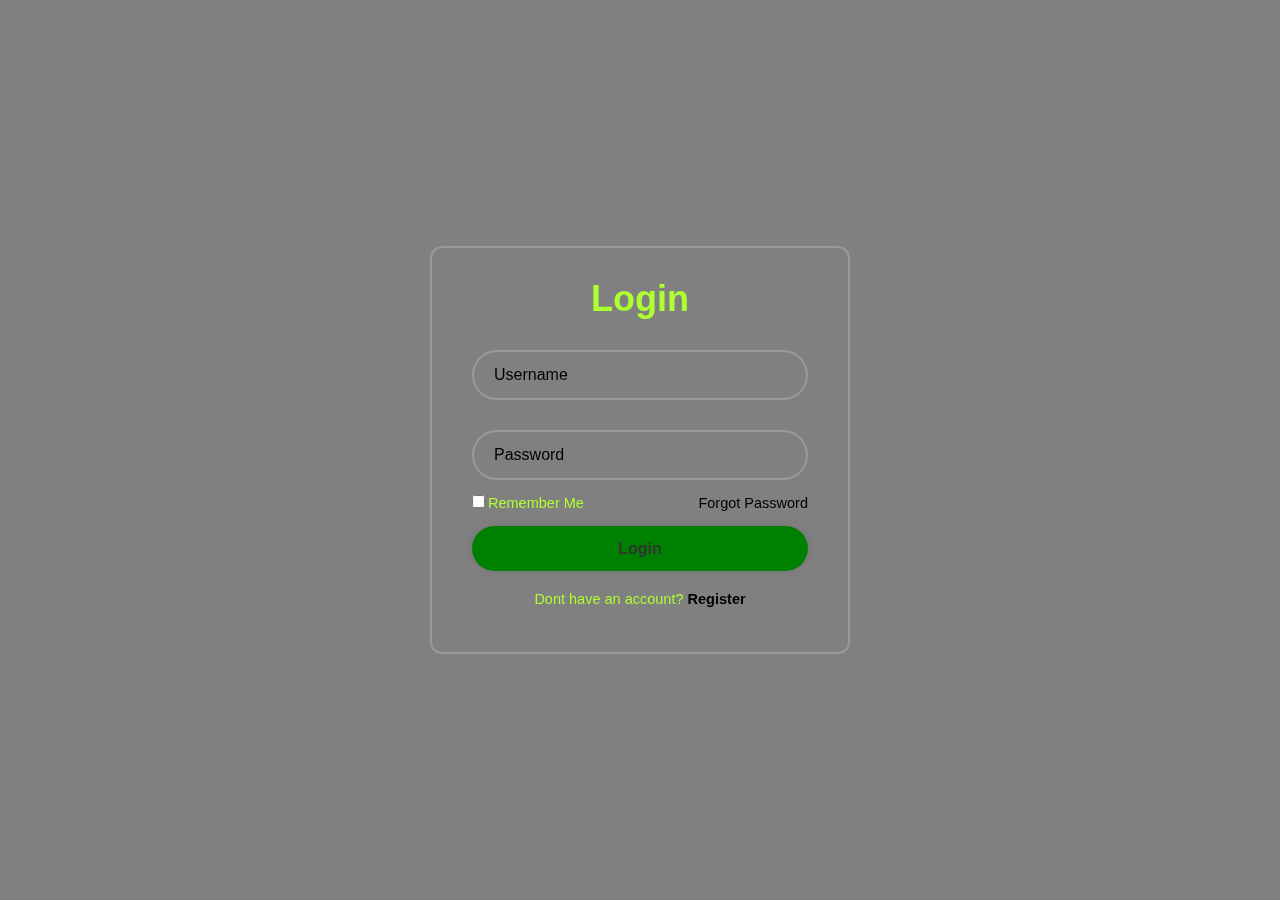
==== templates/Login_form.html @ 5ee76894 "Add files via upload" ====
<!DOCTYPE html>
<html lang="en">
<head>
  <meta charset="UTF-8">
  <meta name="viewport" content="width=device-width, initial-scale=1.0">
  <title>Login Form </title>
  <link rel="stylesheet" href="Style.css">
  
</head>
<body>
  <div class="wrapper">
    <form action="">
      <h1>Login</h1>
      <div class="input-box">
        <input type="text" placeholder="Username" required>
        <i class='bx bxs-user'></i>
      </div>
      <div class="input-box">
        <input type="password" placeholder="Password" required>
        <i class='bx bxs-lock-alt' ></i>
      </div>
      <div class="remember-forgot">
        <label><input type="checkbox">Remember Me</label>
        <a href="#">Forgot Password</a>
      </div>
      <button type="submit" class="btn">Login</button>
      <div class="register-link">
        <p>Dont have an account? <a href="#">Register</a></p>
      </div>
    </form>
  </div>
</body>
</html>
---- templates/Style.css ----
* {
  margin: 0;
  padding: 0;
  box-sizing: border-box;
  font-family: "Poppins", sans-serif;
}
body {
  display: flex;
  justify-content: center;
  align-items: center;
  min-height: 100vh;
  background: grey;
  background-size: cover;
  background-position: center;
}
.wrapper {
  width: 420px;
  background: transparent;
  border: 2px solid rgba(255, 255, 255, 0.2);
  backdrop-filter: blur(9px);
  color: greenyellow;
  border-radius: 12px;
  padding: 30px 40px;
}
.wrapper h1 {
  font-size: 36px;
  text-align: center;
}
.wrapper .input-box {
  position: relative;
  width: 100%;
  height: 50px;

  margin: 30px 0;
}
.input-box input {
  width: 100%;
  height: 100%;
  background: transparent;
  border: none;
  outline: none;
  border: 2px solid rgba(255, 255, 255, 0.2);
  border-radius: 40px;
  font-size: 16px;
  color: black;
  padding: 20px 45px 20px 20px;
}
.input-box input::placeholder {
  color: black;
}
.input-box i {
  position: absolute;
  right: 20px;
  top: 30%;
  transform: translate(-50%);
  font-size: 20px;
}
.wrapper .remember-forgot {
  display: flex;
  justify-content: space-between;
  font-size: 14.5px;
  margin: -15px 0 15px;
}
.remember-forgot label input {
  accent-color: blue;
  margin-right: 3px;
}
.remember-forgot a {
  color:black;
  text-decoration: none;
}
.remember-forgot a:hover {
  text-decoration: underline;
}
.wrapper .btn {
  width: 100%;
  height: 45px;
  background:green;
  border: none;
  outline: none;
  border-radius: 40px;
  box-shadow: 0 0 10px rgba(0, 0, 0, 0.1);
  cursor: pointer;
  font-size: 16px;
  color: #333;
  font-weight: 600;
}
.wrapper .register-link {
  font-size: 14.5px;
  text-align: center;
  margin: 20px 0 15px;
}
.register-link p a {
  color: black;
  text-decoration: none;
  font-weight: 600;
}
.register-link p a:hover {
  text-decoration: underline;
}
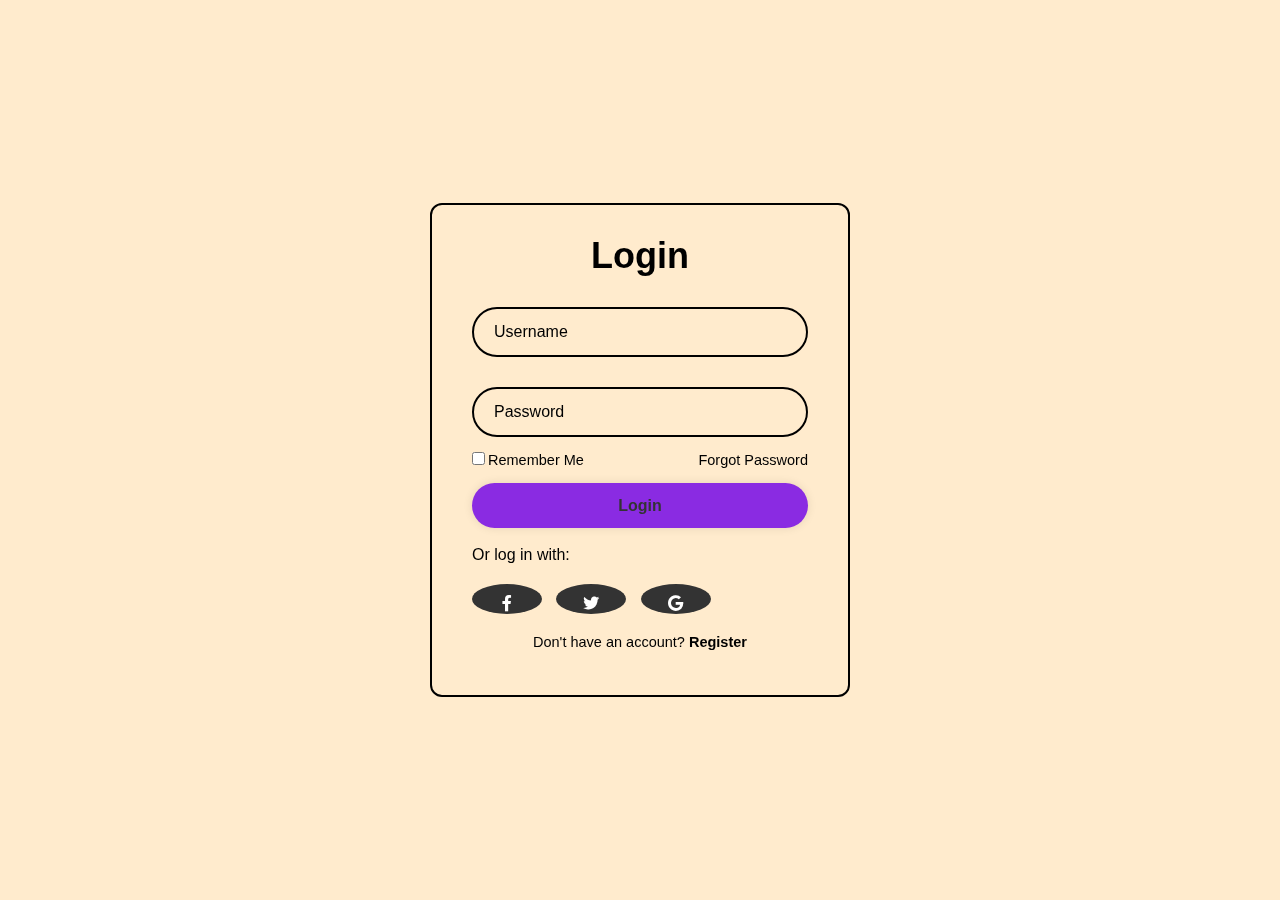
==== commit 0e93b0b8: "Add files via upload" ====
--- a/templates/Login_form.html
+++ b/templates/Login_form.html
@@ -1,33 +1,80 @@
 <!DOCTYPE html>
 <html lang="en">
 <head>
-  <meta charset="UTF-8">
-  <meta name="viewport" content="width=device-width, initial-scale=1.0">
-  <title>Login Form </title>
-  <link rel="stylesheet" href="Style.css">
-  
+    <meta charset="UTF-8">
+    <meta name="viewport" content="width=device-width, initial-scale=1.0">
+    <title>Login Form</title>
+    <link rel="stylesheet" href="https://cdnjs.cloudflare.com/ajax/libs/font-awesome/6.0.0-beta3/css/all.min.css"> <!-- Font Awesome CSS -->
+    <link rel="stylesheet" href="Style.css">
 </head>
 <body>
-  <div class="wrapper">
-    <form action="">
-      <h1>Login</h1>
-      <div class="input-box">
-        <input type="text" placeholder="Username" required>
-        <i class='bx bxs-user'></i>
-      </div>
-      <div class="input-box">
-        <input type="password" placeholder="Password" required>
-        <i class='bx bxs-lock-alt' ></i>
-      </div>
-      <div class="remember-forgot">
-        <label><input type="checkbox">Remember Me</label>
-        <a href="#">Forgot Password</a>
-      </div>
-      <button type="submit" class="btn">Login</button>
-      <div class="register-link">
-        <p>Dont have an account? <a href="#">Register</a></p>
-      </div>
-    </form>
-  </div>
+    <div class="wrapper">
+        <form action="your-login-endpoint" method="POST" class="login-form">
+            <h1>Login</h1>
+            <div class="input-box">
+                <input type="text" id="username" name="username" placeholder="Username" required>
+                <i class="bx bxs-user"></i>
+            </div>
+            <div class="input-box">
+                <input type="password" id="password" name="password" placeholder="Password" required>
+                <i class="bx bxs-lock-alt"></i>
+            </div>
+            <div class="remember-forgot">
+                <label>
+                    <input type="checkbox" name="remember" id="remember">Remember Me
+                </label>
+                <a href="#">Forgot Password</a>
+            </div>
+            <button type="submit" class="btn">Login</button>
+            <br> </br>
+            <div class="social-login">
+                <p>Or log in with:</p>
+                <div class="social-icons">
+                    <a href="#" class="social-icon"><i class="fab fa-facebook-f"></i></a>
+                    <a href="#" class="social-icon"><i class="fab fa-twitter"></i></a>
+                    <a href="#" class="social-icon"><i class="fab fa-google"></i></a>
+                </div>
+            </div>
+            <div class="register-link">
+                <p>Don't have an account? <a href="#">Register</a></p>
+            </div>
+        </form>
+    </div>
 </body>
-</html>+</html>
+
+
+    <script>
+      // Optional: Add JavaScript to handle form submission, e.g., using Fetch API
+      document
+        .querySelector(".login-form")
+        .addEventListener("submit", async (e) => {
+          e.preventDefault();
+          const username = document.getElementById("username").value;
+          const password = document.getElementById("password").value;
+          const rememberMe = document.getElementById("remember").checked;
+
+          // Example of submitting the form data via Fetch API
+          try {
+            const response = await fetch("your-login-endpoint", {
+              method: "POST",
+              headers: {
+                "Content-Type": "application/json",
+              },
+              body: JSON.stringify({ username, password, rememberMe }),
+            });
+
+            if (response.ok) {
+              // Handle successful login, e.g., redirect to dashboard
+              window.location.href = "/dashboard";
+            } else {
+              // Handle login error, e.g., display error message
+              console.error("Login failed");
+            }
+          } catch (error) {
+            console.error("Error occurred during login:", error);
+          }
+        });
+    </script>
+  </body>
+</html>
--- a/templates/Style.css
+++ b/templates/Style.css
@@ -9,16 +9,16 @@
   justify-content: center;
   align-items: center;
   min-height: 100vh;
-  background: grey;
+  background: blanchedalmond;
   background-size: cover;
   background-position: center;
 }
 .wrapper {
   width: 420px;
   background: transparent;
-  border: 2px solid rgba(255, 255, 255, 0.2);
+  border: 2px solid black;
   backdrop-filter: blur(9px);
-  color: greenyellow;
+  color: black;
   border-radius: 12px;
   padding: 30px 40px;
 }
@@ -39,7 +39,7 @@
   background: transparent;
   border: none;
   outline: none;
-  border: 2px solid rgba(255, 255, 255, 0.2);
+  border: 2px solid black;
   border-radius: 40px;
   font-size: 16px;
   color: black;
@@ -75,7 +75,7 @@
 .wrapper .btn {
   width: 100%;
   height: 45px;
-  background:green;
+  background:blueviolet;
   border: none;
   outline: none;
   border-radius: 40px;
@@ -84,6 +84,8 @@
   font-size: 16px;
   color: #333;
   font-weight: 600;
+  display: inline-block;
+  
 }
 .wrapper .register-link {
   font-size: 14.5px;
@@ -98,3 +100,24 @@
 .register-link p a:hover {
   text-decoration: underline;
 }
+.social-icons {
+  margin-top: 20px;
+}
+
+.social-icons .social-icon {
+  display: inline-block;
+  width: 70px;
+  height: 30px;
+  background-color: #333;
+  color: #fff;
+  text-align: center;
+  line-height: 40px;
+  border-radius: 50%;
+  margin-right: 10px;
+  transition: background-color 0.3s ease;
+  gap: 40px;
+}
+
+.social-icons .social-icon:hover {
+  background-color: #555;
+}
